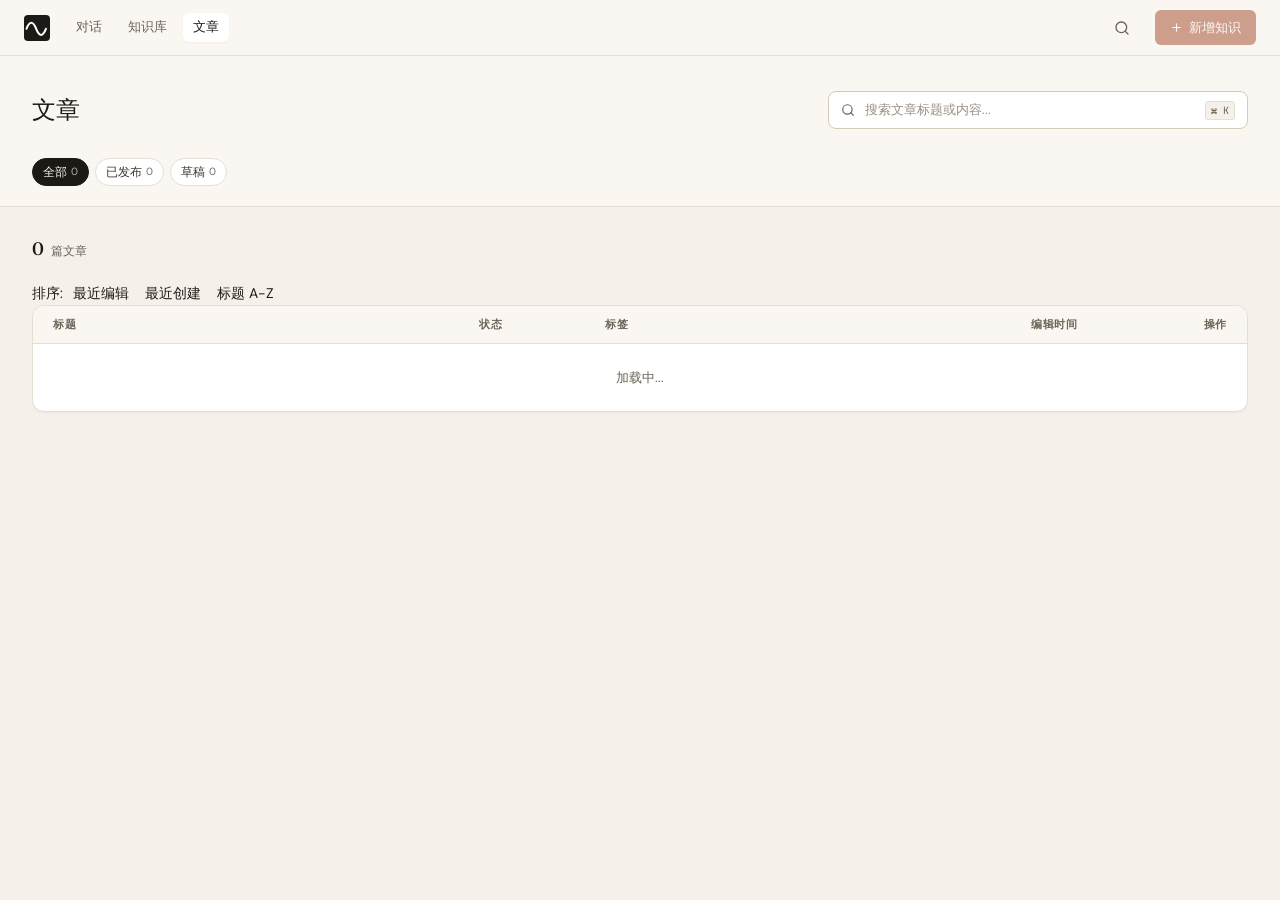
==== web/articles.html @ d958b6ea "chore: snapshot current harness state before fixes" ====
<!DOCTYPE html>
<html lang="zh-CN">
<head>
  <meta charset="UTF-8">
  <meta name="viewport" content="width=device-width, initial-scale=1.0">
  <title>文章 · Harness</title>
  <link rel="stylesheet" href="styles.css">
  <style>
    .app { grid-template-columns: 1fr; }
    .sidebar { display: none; }
    .topbar-nav { display: flex; align-items: center; gap: 6px; }
    .topbar-nav .nav-item { padding: 5px 10px; font-size: 12.5px; }
  </style>
</head>
<body>
  <div class="app">
    <main class="main">

      <header class="topbar">
        <a href="index.html" style="display:flex; align-items:center;">
          <svg width="26" height="26" viewBox="0 0 32 32" xmlns="http://www.w3.org/2000/svg">
            <rect width="32" height="32" rx="5" fill="#1C1A17"/>
            <path d="M 3 17 C 7 7, 11 7, 15 17 C 19 27, 23 27, 27 17" stroke="white" stroke-width="2.5" fill="none" stroke-linecap="round" stroke-linejoin="round"/>
          </svg>
        </a>
        <div class="topbar-nav">
          <a class="nav-item" href="index.html">对话</a>
          <a class="nav-item" href="knowledge.html">知识库</a>
          <a class="nav-item active" href="articles.html">文章</a>
        </div>
        <div style="flex:1"></div>
        <button class="icon-btn" title="搜索文章">
          <svg width="16" height="16" viewBox="0 0 24 24" fill="none" stroke="currentColor" stroke-width="2" stroke-linecap="round" stroke-linejoin="round"><circle cx="11" cy="11" r="8"/><line x1="21" y1="21" x2="16.65" y2="16.65"/></svg>
        </button>
        <button class="btn btn-accent" disabled title="暂未开放">
          <svg width="13" height="13" viewBox="0 0 24 24" fill="none" stroke="currentColor" stroke-width="2" stroke-linecap="round" stroke-linejoin="round"><line x1="12" y1="5" x2="12" y2="19"/><line x1="5" y1="12" x2="19" y2="12"/></svg>
          新增知识
        </button>
      </header>

      <div class="knowledge-header">
        <div class="knowledge-title-row">
          <h1 class="knowledge-title">文章</h1>
          <div class="search-box">
            <svg width="14" height="14" viewBox="0 0 24 24" fill="none" stroke="currentColor" stroke-width="2" stroke-linecap="round" stroke-linejoin="round" style="color:var(--muted);"><circle cx="11" cy="11" r="8"/><line x1="21" y1="21" x2="16.65" y2="16.65"/></svg>
            <input type="text" placeholder="搜索文章标题或内容..." />
            <kbd>⌘ K</kbd>
          </div>
        </div>

        <div class="tag-row">
          <button class="tag active" data-status="all">全部 <span class="count" id="cntAll">0</span></button>
          <button class="tag" data-status="published">已发布 <span class="count" id="cntPublished">0</span></button>
          <button class="tag" data-status="draft">草稿 <span class="count" id="cntDraft">0</span></button>
        </div>
      </div>

      <div class="knowledge-body">

        <div class="knowledge-stats" id="artStats">
          <div class="stat"><strong>0</strong> 篇文章</div>
        </div>

        <div class="sort-row">
          <span>排序:</span>
          <button class="sort-btn active" onclick="setSort('updated')">最近编辑</button>
          <button class="sort-btn" onclick="setSort('created')">最近创建</button>
          <button class="sort-btn" onclick="setSort('title')">标题 A-Z</button>
        </div>

        <div class="article-list-wrap" id="articleList">
          <div class="article-list-row head">
            <div>标题</div>
            <div>状态</div>
            <div>标签</div>
            <div>编辑时间</div>
            <div style="text-align:right;">操作</div>
          </div>
          <div class="muted" style="padding:24px;text-align:center;font-size:13px;">加载中...</div>
        </div>

      </div>
    </main>
  </div>

  <script>
  const API = '';
  let currentSort = 'updated';
  let currentStatus = 'all';
  let allArticles = [];

  async function apiFetch(path, opts = {}) {
    const res = await fetch(API + path, {
      headers: { 'Content-Type': 'application/json', ...opts.headers },
      ...opts,
    });
    const data = await res.json();
    if (data.code !== 0) throw new Error(data.message);
    return data.data;
  }

  function _esc(s) { const d = document.createElement('div'); d.textContent = s; return d.innerHTML; }
  function _timeAgo(iso) {
    const d = new Date(iso);
    const diff = Date.now() - d.getTime();
    if (diff < 60000) return '刚刚';
    if (diff < 3600000) return `${Math.floor(diff/60000)} 分钟前`;
    if (diff < 86400000) return `${Math.floor(diff/3600000)} 小时前`;
    return d.toLocaleDateString('zh-CN');
  }

  function _statusBadge(status) {
    const map = {
      'published': '<span class="status-badge published"><span class="dot"></span>已发布</span>',
      'draft': '<span class="status-badge draft"><span class="dot"></span>草稿</span>',
    };
    return map[status] || `<span class="status-badge ${status}">${_esc(status)}</span>`;
  }

  function renderList() {
    const filtered = currentStatus === 'all'
      ? allArticles
      : allArticles.filter(a => a.status === currentStatus);

    const container = document.getElementById('articleList');
    if (!filtered.length) {
      container.innerHTML = `<div class="article-list-row head"><div>标题</div><div>状态</div><div>标签</div><div>编辑时间</div><div style="text-align:right;">操作</div></div>
        <div class="muted" style="padding:24px;text-align:center;font-size:13px;">还没有文章</div>`;
      return;
    }

    let html = `<div class="article-list-row head"><div>标题</div><div>状态</div><div>标签</div><div>编辑时间</div><div style="text-align:right;">操作</div></div>`;
    for (const a of filtered) {
      const tags = (a.tags || []).map(t => `<span class="tag">${_esc(t)}</span>`).join(' ');
      html += `
        <div class="article-list-row-wrap">
          <a class="article-list-row" href="editor.html?id=${a.article_id}">
            <div class="article-list-title">
              <svg class="doc-icon" viewBox="0 0 24 24" fill="none" stroke="currentColor" stroke-width="1.7" stroke-linecap="round" stroke-linejoin="round"><path d="M14 2H6a2 2 0 0 0-2 2v16a2 2 0 0 0 2 2h12a2 2 0 0 0 2-2V8z"/><polyline points="14 2 14 8 20 8"/></svg>
              <span class="title">${_esc(a.title)}</span>
            </div>
            <div>${_statusBadge(a.status)}</div>
            <div>${tags || '<span class="muted" style="font-size:11px">—</span>'}</div>
            <div class="meta">${_timeAgo(a.updated_at)}</div>
            <div style="text-align:right;">
              <button class="row-delete-btn" onclick="event.preventDefault(); event.stopPropagation(); deleteArticle('${a.article_id}', '${_esc(a.title).replace(/'/g, "\\'")}')" title="删除文章">
                <svg width="14" height="14" viewBox="0 0 24 24" fill="none" stroke="currentColor" stroke-width="2" stroke-linecap="round" stroke-linejoin="round"><polyline points="3 6 5 6 21 6"/><path d="M19 6l-1 14a2 2 0 0 1-2 2H8a2 2 0 0 1-2-2L5 6"/><path d="M10 11v6M14 11v6"/><path d="M9 6V4a1 1 0 0 1 1-1h4a1 1 0 0 1 1 1v2"/></svg>
              </button>
            </div>
          </a>
        </div>`;
    }
    container.innerHTML = html;
  }

  async function loadArticles() {
    try {
      const params = new URLSearchParams({ sort: currentSort, limit: '50' });
      const data = await apiFetch(`/api/articles?${params}`);
      allArticles = data.items || [];

      // 更新计数
      const cntAll = allArticles.length;
      const cntPub = allArticles.filter(a => a.status === 'published').length;
      const cntDraft = allArticles.filter(a => a.status === 'draft').length;
      document.getElementById('cntAll').textContent = cntAll;
      document.getElementById('cntPublished').textContent = cntPub;
      document.getElementById('cntDraft').textContent = cntDraft;

      // 更新顶部统计
      document.getElementById('artStats').innerHTML = `
        <div class="stat"><strong>${cntAll}</strong> 篇文章</div>
        <div class="stat"><strong>${cntPub}</strong> 已发布</div>
        <div class="stat"><strong>${cntDraft}</strong> 草稿</div>`;

      renderList();
    } catch (e) { console.error('loadArticles error:', e); }
  }

  function setSort(sort) {
    currentSort = sort;
    document.querySelectorAll('.sort-btn').forEach(b => b.classList.remove('active'));
    event.target.classList.add('active');
    loadArticles();
  }

  function setStatusFilter(status, btn) {
    currentStatus = status;
    document.querySelectorAll('.tag-row .tag').forEach(b => b.classList.remove('active'));
    btn.classList.add('active');
    renderList();
  }

  // ========== Delete Article ==========
  async function deleteArticle(articleId, title) {
    const confirmed = await showConfirm({
      title: '删除文章',
      desc: `确定要删除文章「${title}」吗？此操作无法撤销。`,
      type: 'danger',
      confirmText: '删除',
    });
    if (!confirmed) return;

    try {
      await apiFetch(`/api/articles/${articleId}`, { method: 'DELETE' });
      // 重新加载
      await loadArticles();
    } catch (e) {
      console.error('deleteArticle error:', e);
      showAlert({ title: '删除失败', desc: e.message, type: 'warning' });
    }
  }

  // 绑定 filter 按钮
  document.querySelectorAll('.tag-row .tag').forEach(btn => {
    btn.addEventListener('click', () => setStatusFilter(btn.dataset.status, btn));
  });

  document.addEventListener('DOMContentLoaded', loadArticles);
  </script>
  <script src="modal.js"></script>
</body>
</html>
---- web/styles.css ----
/* ============================================================
   Harness - 个人 AI 知识助手
   Design language: "Warm Editorial / 书房"
   ============================================================ */

@import url('https://fonts.googleapis.com/css2?family=Fraunces:opsz,wght@9..144,400;9..144,500;9..144,600;9..144,700&family=DM+Sans:opsz,wght@9..40,400;9..40,500;9..40,600;9..40,700&family=JetBrains+Mono:wght@400;500;600&display=swap');

/* ---------- Design Tokens ---------- */
:root {
  /* Color */
  --bg: #F5F1EA;
  --bg-paper: #FAF7F2;
  --surface: #FFFFFF;
  --surface-2: #FBF8F3;
  --ink: #1C1A17;
  --ink-2: #3A352D;
  --muted: #6B6357;
  --muted-2: #9A9080;
  --border: #E5DFD3;
  --border-2: #D5CCB8;
  --accent: #9A3412;
  --accent-soft: #FED7AA;
  --accent-fg: #FFFFFF;
  --success: #166534;
  --success-soft: #DCFCE7;
  --warning: #A16207;
  --warning-soft: #FEF3C7;
  --danger: #991B1B;
  --danger-soft: #FEE2E2;
  --info: #0E7490;
  --info-soft: #CFFAFE;

  /* Typography */
  --font-display: 'Fraunces', 'Source Serif Pro', Georgia, serif;
  --font-body: 'DM Sans', -apple-system, BlinkMacSystemFont, 'Segoe UI', sans-serif;
  --font-mono: 'JetBrains Mono', 'SF Mono', Menlo, Consolas, monospace;

  /* Sizing */
  --sidebar-w: 296px;
  --topbar-h: 56px;
  --radius: 8px;
  --radius-sm: 6px;
  --radius-lg: 12px;

  /* Shadows */
  --shadow-xs: 0 1px 2px rgba(28, 26, 23, 0.04);
  --shadow-sm: 0 1px 3px rgba(28, 26, 23, 0.06), 0 1px 2px rgba(28, 26, 23, 0.04);
  --shadow-md: 0 4px 12px rgba(28, 26, 23, 0.08);
  --shadow-lg: 0 12px 28px rgba(28, 26, 23, 0.12);
}

/* ---------- Reset ---------- */
*, *::before, *::after { box-sizing: border-box; }
html, body { margin: 0; padding: 0; }
button { font: inherit; color: inherit; cursor: pointer; border: none; background: none; }
input, textarea, select { font: inherit; color: inherit; }
a { color: inherit; text-decoration: none; }
ul, ol { margin: 0; padding: 0; list-style: none; }
img, svg { display: block; max-width: 100%; }

/* ---------- Base ---------- */
body {
  font-family: var(--font-body);
  font-size: 14px;
  line-height: 1.5;
  color: var(--ink);
  background: var(--bg);
  background-image:
    radial-gradient(at 30% 10%, rgba(154, 52, 18, 0.04) 0px, transparent 50%),
    radial-gradient(at 80% 90%, rgba(20, 83, 45, 0.03) 0px, transparent 50%);
  min-height: 100vh;
  -webkit-font-smoothing: antialiased;
  -moz-osx-font-smoothing: grayscale;
  font-feature-settings: 'cv11', 'ss01';
}

::selection { background: var(--accent-soft); color: var(--ink); }

.serif { font-family: var(--font-display); font-feature-settings: 'ss01', 'ss02'; }
.mono  { font-family: var(--font-mono); }

/* ---------- Layout ---------- */
.app {
  display: grid;
  grid-template-columns: var(--sidebar-w) 1fr;
  height: 100vh;
  overflow: hidden;
}

.sidebar {
  background: var(--bg-paper);
  border-right: 1px solid var(--border);
  display: flex;
  flex-direction: column;
  overflow: hidden;
}

.sidebar-header {
  padding: 16px 16px 12px;
  border-bottom: 1px solid var(--border);
}

.brand {
  display: flex;
  align-items: center;
  gap: 10px;
  margin-bottom: 12px;
}

.brand-mark {
  width: 28px; height: 28px;
  border-radius: 6px;
  background: var(--ink);
  color: var(--bg);
  display: grid; place-items: center;
  font-family: var(--font-display);
  font-weight: 600;
  font-size: 15px;
  letter-spacing: -0.02em;
}

.brand-text {
  font-family: var(--font-display);
  font-weight: 500;
  font-size: 17px;
  letter-spacing: -0.02em;
  color: var(--ink);
}

.brand-sub {
  font-size: 11px;
  color: var(--muted);
  margin-top: -1px;
  letter-spacing: 0.02em;
  text-transform: uppercase;
  font-weight: 500;
}

.btn-new-chat {
  width: 100%;
  padding: 9px 12px;
  border: 1px solid var(--border-2);
  background: var(--surface);
  border-radius: var(--radius);
  display: flex; align-items: center; gap: 8px;
  font-weight: 500;
  font-size: 13px;
  color: var(--ink);
  transition: all 0.15s ease;
  box-shadow: var(--shadow-xs);
}
.btn-new-chat:hover {
  background: var(--bg-paper);
  border-color: var(--ink);
  transform: translateY(-1px);
  box-shadow: var(--shadow-sm);
}

.nav {
  display: flex;
  padding: 8px;
  gap: 2px;
  border-bottom: 1px solid var(--border);
  background: var(--bg);
}
.nav-item {
  flex: 1;
  padding: 6px 8px;
  border-radius: var(--radius-sm);
  font-size: 12px;
  font-weight: 500;
  color: var(--muted);
  text-align: center;
  display: flex; align-items: center; justify-content: center; gap: 4px;
  transition: all 0.15s ease;
  white-space: nowrap;
}
.nav-item:hover { background: var(--bg-paper); color: var(--ink-2); }
.nav-item.active { background: var(--surface); color: var(--ink); box-shadow: var(--shadow-xs); }

.session-list {
  flex: 1;
  overflow-y: auto;
  padding: 8px;
}

.session-group-title {
  font-size: 11px;
  font-weight: 600;
  color: var(--muted);
  text-transform: uppercase;
  letter-spacing: 0.06em;
  padding: 12px 8px 6px;
}

.session-item {
  display: flex; align-items: center; gap: 8px;
  padding: 8px 10px;
  border-radius: var(--radius-sm);
  font-size: 13px;
  color: var(--ink-2);
  cursor: pointer;
  position: relative;
  transition: background 0.12s ease;
}
.session-item:hover { background: rgba(0,0,0,0.03); }
.session-item.active { background: var(--surface); box-shadow: var(--shadow-xs); color: var(--ink); }
.session-item.active::before {
  content: ''; position: absolute; left: -8px; top: 50%; transform: translateY(-50%);
  width: 3px; height: 18px; background: var(--accent); border-radius: 2px;
}
.session-item .icon { color: var(--muted-2); flex-shrink: 0; }
.session-item .title { flex: 1; overflow: hidden; text-overflow: ellipsis; white-space: nowrap; }
.session-item .time { font-size: 11px; color: var(--muted-2); flex-shrink: 0; }
.session-delete-btn {
  display: none;
  align-items: center; justify-content: center;
  width: 20px; height: 20px;
  border: none; background: transparent;
  color: var(--muted-2); cursor: pointer;
  border-radius: var(--radius-sm);
  flex-shrink: 0;
  transition: all 0.15s;
}
.session-delete-btn:hover { background: rgba(220, 38, 38, 0.1); color: #dc2626; }
.session-item:hover .session-delete-btn { display: flex; }
.session-item:hover .time { display: none; }

/* Sidebar footer */
.sidebar-footer {
  padding: 12px;
  border-top: 1px solid var(--border);
  display: flex; align-items: center; gap: 10px;
}
.avatar {
  width: 32px; height: 32px;
  border-radius: 50%;
  background: linear-gradient(135deg, #C2410C 0%, #1E40AF 100%);
  display: grid; place-items: center;
  color: white; font-weight: 600; font-size: 13px;
}
.user-meta { flex: 1; }
.user-name { font-size: 13px; font-weight: 500; color: var(--ink); }
.user-email { font-size: 11px; color: var(--muted); }

/* ---------- Main ---------- */
.main {
  display: flex; flex-direction: column;
  overflow: hidden;
  background: var(--bg);
}

.topbar {
  height: var(--topbar-h);
  border-bottom: 1px solid var(--border);
  background: var(--bg-paper);
  display: flex; align-items: center;
  padding: 0 24px;
  gap: 16px;
  flex-shrink: 0;
}

.topbar-title {
  font-family: var(--font-display);
  font-size: 16px;
  font-weight: 500;
  letter-spacing: -0.01em;
  color: var(--ink);
  flex: 1;
  overflow: hidden; text-overflow: ellipsis; white-space: nowrap;
}

.context-meter {
  display: flex; align-items: center; gap: 8px;
  font-size: 12px;
  color: var(--muted);
  padding: 4px 10px;
  border-radius: 999px;
  background: var(--surface);
  border: 1px solid var(--border);
  font-variant-numeric: tabular-nums;
}
.context-meter .dot { width: 6px; height: 6px; border-radius: 50%; background: var(--success); }
.context-meter.warning .dot { background: var(--warning); }
.context-meter.danger .dot { background: var(--danger); }

.icon-btn {
  width: 34px; height: 34px;
  border-radius: var(--radius-sm);
  display: grid; place-items: center;
  color: var(--muted);
  transition: all 0.12s ease;
}
.icon-btn:hover { background: var(--surface); color: var(--ink); border-color: var(--border-2); box-shadow: var(--shadow-xs); }

/* Warning bar */
.warnbar {
  padding: 8px 24px;
  font-size: 12.5px;
  display: flex; align-items: center; gap: 10px;
  border-bottom: 1px solid;
  font-weight: 500;
  flex-shrink: 0;
}
.warnbar.yellow { background: var(--warning-soft); color: #78350F; border-color: #FCD34D; }
.warnbar.orange { background: #FFEDD5; color: #7C2D12; border-color: #FB923C; }
.warnbar .action { margin-left: auto; padding: 3px 10px; border-radius: 4px; background: rgba(0,0,0,0.08); font-size: 11.5px; }

/* Chat area */
.chat-area {
  flex: 1;
  overflow-y: auto;
  padding: 32px 24px 16px;
}

.chat-inner {
  max-width: 768px;
  margin: 0 auto;
}

.message {
  display: flex;
  gap: 14px;
  margin-bottom: 24px;
  animation: msgIn 0.4s cubic-bezier(0.16, 1, 0.3, 1);
}
@keyframes msgIn { from { opacity: 0; transform: translateY(8px); } to { opacity: 1; transform: translateY(0); } }

.msg-avatar {
  width: 30px; height: 30px;
  border-radius: 50%;
  flex-shrink: 0;
  display: grid; place-items: center;
  font-weight: 600;
  font-size: 12px;
  color: white;
  font-family: var(--font-display);
}
.msg-avatar.user { background: linear-gradient(135deg, #1F2937, #111827); }
.msg-avatar.assistant { background: linear-gradient(135deg, #9A3412, #7C2D12); }
.msg-avatar.system { background: var(--muted-2); }

.msg-body { flex: 1; min-width: 0; }
.msg-head { display: flex; align-items: baseline; gap: 8px; margin-bottom: 4px; }
.msg-author { font-weight: 600; font-size: 13px; color: var(--ink); }
.msg-time { font-size: 11.5px; color: var(--muted-2); font-variant-numeric: tabular-nums; }
.msg-content { color: var(--ink-2); font-size: 14.5px; line-height: 1.65; }
.msg-content p { margin: 0 0 10px; }
.msg-content p:last-child { margin-bottom: 0; }
.msg-content code {
  font-family: var(--font-mono); font-size: 0.86em;
  background: var(--bg-paper); padding: 2px 6px; border-radius: 4px;
  border: 1px solid var(--border);
  color: var(--ink);
}
.msg-content pre {
  background: var(--ink);
  color: #E5DFD3;
  padding: 14px 16px;
  border-radius: var(--radius);
  overflow-x: auto;
  font-size: 12.5px;
  line-height: 1.55;
  margin: 10px 0;
}
.msg-content pre code { background: none; border: none; color: inherit; padding: 0; }

.user-msg .msg-content {
  background: var(--surface);
  padding: 10px 14px;
  border-radius: var(--radius);
  border: 1px solid var(--border);
  display: inline-block;
  max-width: 90%;
}

.articles-card {
  background: var(--surface);
  border: 1px solid var(--border);
  border-radius: var(--radius-lg);
  padding: 14px 16px;
  margin-top: 12px;
  box-shadow: var(--shadow-xs);
}
.articles-title {
  font-size: 11px; font-weight: 600; color: var(--muted);
  text-transform: uppercase; letter-spacing: 0.08em;
  margin-bottom: 8px;
  display: flex; align-items: center; gap: 6px;
}
.articles-list { display: flex; flex-direction: column; gap: 6px; }
.article-link {
  display: flex; align-items: flex-start; gap: 8px;
  padding: 8px 10px;
  border-radius: var(--radius-sm);
  background: var(--bg-paper);
  transition: all 0.12s ease;
  cursor: pointer;
}
.article-link:hover { background: var(--accent-soft); transform: translateX(2px); }
.article-link .num { font-family: var(--font-mono); font-size: 11px; color: var(--muted); padding-top: 1px; }
.article-link .body { flex: 1; min-width: 0; }
.article-link .atitle { font-size: 13px; font-weight: 500; color: var(--ink); margin-bottom: 2px; line-height: 1.35; }
.article-link .asnip { font-size: 12px; color: var(--muted); line-height: 1.45; }

.msg-actions { display: flex; gap: 4px; margin-top: 8px; opacity: 0.6; transition: opacity 0.15s; }
.message:hover .msg-actions { opacity: 1; }
.action-btn {
  padding: 3px 8px;
  border-radius: 4px;
  font-size: 11.5px;
  color: var(--muted);
  display: flex; align-items: center; gap: 4px;
  border: 1px solid transparent;
}
.action-btn:hover { background: var(--bg-paper); color: var(--ink); border-color: var(--border); }

/* System message */
.system-msg {
  text-align: center;
  margin: 24px auto;
  max-width: 600px;
  font-size: 12px;
  color: var(--muted);
  position: relative;
}
.system-msg::before, .system-msg::after {
  content: ''; position: absolute; top: 50%; width: 30%; height: 1px; background: var(--border);
}
.system-msg::before { left: 0; }
.system-msg::after { right: 0; }

/* Input area */
.input-area {
  padding: 16px 24px 24px;
  flex-shrink: 0;
}
.input-inner {
  max-width: 768px;
  margin: 0 auto;
}
.input-box {
  background: var(--surface);
  border: 1px solid var(--border-2);
  border-radius: var(--radius-lg);
  padding: 12px 14px;
  box-shadow: var(--shadow-sm);
  transition: all 0.15s ease;
}
.input-box:focus-within { border-color: var(--ink); box-shadow: var(--shadow-md); }
.input-box textarea {
  width: 100%;
  min-height: 24px;
  max-height: 200px;
  border: none; outline: none;
  resize: none;
  font-size: 14px;
  line-height: 1.5;
  background: transparent;
}
.input-box textarea::placeholder { color: var(--muted-2); }
.input-toolbar {
  display: flex; align-items: center; gap: 6px;
  margin-top: 8px;
}
.input-toolbar .left { display: flex; gap: 2px; }
.input-toolbar .right { margin-left: auto; display: flex; align-items: center; gap: 8px; }
.token-info { font-size: 11.5px; color: var(--muted); font-variant-numeric: tabular-nums; }

.btn {
  padding: 7px 14px;
  border-radius: var(--radius-sm);
  font-size: 13px;
  font-weight: 500;
  display: inline-flex; align-items: center; gap: 6px;
  transition: all 0.12s ease;
  border: 1px solid transparent;
}
.btn-primary { background: var(--ink); color: var(--bg); }
.btn-primary:hover { background: #000; }
.btn-accent { background: var(--accent); color: white; }
.btn-accent:hover { background: #7C2D12; }
.btn-secondary { background: var(--surface); color: var(--ink); border-color: var(--border-2); }
.btn-secondary:hover { background: var(--bg-paper); border-color: var(--ink); }
.btn-ghost { color: var(--muted); padding: 6px 10px; }
.btn-ghost:hover { background: var(--bg-paper); color: var(--ink); }
.btn:disabled, .btn[disabled] {
  opacity: 0.45;
  cursor: not-allowed;
  pointer-events: none;
}

.input-hint {
  text-align: center;
  font-size: 11px;
  color: var(--muted-2);
  margin-top: 8px;
}
.input-hint kbd {
  font-family: var(--font-mono);
  font-size: 10.5px;
  padding: 1px 5px;
  background: var(--bg-paper);
  border: 1px solid var(--border);
  border-radius: 3px;
  color: var(--muted);
}

/* ---------- Typing indicator ---------- */
.typing { display: flex; gap: 4px; align-items: center; padding: 4px 0; }
.typing span {
  width: 6px; height: 6px; border-radius: 50%; background: var(--muted-2);
  animation: bounce 1.4s infinite ease-in-out;
}
.typing span:nth-child(2) { animation-delay: 0.15s; }
.typing span:nth-child(3) { animation-delay: 0.3s; }
@keyframes bounce { 0%, 60%, 100% { transform: translateY(0); opacity: 0.4; } 30% { transform: translateY(-4px); opacity: 1; } }

/* ---------- Empty state ---------- */
.empty-state {
  display: flex; flex-direction: column; align-items: center; justify-content: center;
  height: 100%;
  text-align: center;
  padding: 40px 20px;
  animation: fadeIn 0.5s ease;
}
@keyframes fadeIn { from { opacity: 0; } to { opacity: 1; } }
.empty-mark {
  font-family: var(--font-display);
  font-size: 56px;
  font-weight: 500;
  color: var(--ink);
  letter-spacing: -0.04em;
  line-height: 1;
  margin-bottom: 16px;
}
.empty-mark .accent { color: var(--accent); font-style: italic; }
.empty-tagline {
  font-family: var(--font-display);
  font-size: 18px;
  color: var(--ink-2);
  font-weight: 400;
  margin-bottom: 8px;
  letter-spacing: -0.01em;
}
.empty-desc {
  font-size: 13px;
  color: var(--muted);
  max-width: 420px;
  line-height: 1.6;
  margin-bottom: 28px;
}
.quick-grid {
  display: grid;
  grid-template-columns: 1fr 1fr;
  gap: 8px;
  max-width: 480px;
  width: 100%;
}
.quick-card {
  text-align: left;
  padding: 12px 14px;
  background: var(--surface);
  border: 1px solid var(--border);
  border-radius: var(--radius);
  transition: all 0.15s ease;
  cursor: pointer;
}
.quick-card:hover {
  border-color: var(--ink);
  transform: translateY(-2px);
  box-shadow: var(--shadow-sm);
}
.quick-card .qtitle {
  font-size: 12.5px;
  font-weight: 500;
  color: var(--ink);
  margin-bottom: 2px;
  display: flex; align-items: center; gap: 6px;
}
.quick-card .qdesc { font-size: 11.5px; color: var(--muted); line-height: 1.4; }

/* ---------- Editor page ---------- */
.editor-layout {
  display: grid;
  grid-template-columns: 1fr 1fr;
  height: 100vh;
  background: var(--bg);
}
.editor-pane, .preview-pane {
  display: flex; flex-direction: column;
  overflow: hidden;
}
.editor-pane { border-right: 1px solid var(--border); }

.pane-header {
  padding: 12px 20px;
  border-bottom: 1px solid var(--border);
  display: flex; align-items: center; gap: 12px;
  background: var(--bg-paper);
  flex-shrink: 0;
}
.pane-title {
  font-family: var(--font-display);
  font-size: 15px;
  font-weight: 500;
  color: var(--ink);
  flex: 1;
}
.pane-tabs { display: flex; gap: 2px; padding: 2px; background: var(--bg); border-radius: var(--radius-sm); border: 1px solid var(--border); }
.pane-tab {
  padding: 4px 10px;
  font-size: 12px;
  border-radius: 4px;
  color: var(--muted);
  font-weight: 500;
}
.pane-tab.active { background: var(--surface); color: var(--ink); box-shadow: var(--shadow-xs); }

.editor-toolbar {
  padding: 6px 20px;
  border-bottom: 1px solid var(--border);
  display: flex; gap: 2px;
  flex-shrink: 0;
  background: var(--bg);
}
.tool-btn {
  padding: 4px 8px;
  border-radius: 4px;
  font-family: var(--font-mono);
  font-size: 12px;
  color: var(--muted);
  font-weight: 500;
}
.tool-btn:hover { background: var(--bg-paper); color: var(--ink); }

.editor-body {
  flex: 1;
  overflow-y: auto;
  padding: 32px 40px;
}
.editor-body textarea {
  width: 100%;
  height: 100%;
  border: none; outline: none;
  background: transparent;
  font-family: var(--font-mono);
  font-size: 13.5px;
  line-height: 1.7;
  color: var(--ink);
  resize: none;
}

.preview-body {
  flex: 1;
  overflow-y: auto;
  padding: 32px 40px;
  max-width: 100%;
}
.preview-body h1 {
  font-family: var(--font-display);
  font-size: 32px;
  font-weight: 500;
  letter-spacing: -0.02em;
  margin: 0 0 12px;
  color: var(--ink);
}
.preview-body h2 {
  font-family: var(--font-display);
  font-size: 22px;
  font-weight: 500;
  letter-spacing: -0.01em;
  margin: 28px 0 10px;
  color: var(--ink);
}
.preview-body h3 { font-size: 16px; font-weight: 600; margin: 20px 0 8px; }
.preview-body p { margin: 0 0 14px; line-height: 1.7; color: var(--ink-2); font-size: 15px; }
.preview-body p:first-of-type::first-letter {
  font-family: var(--font-display);
  font-size: 48px;
  float: left;
  line-height: 0.9;
  margin: 6px 6px 0 0;
  color: var(--accent);
  font-weight: 500;
}
.preview-body ul, .preview-body ol { padding-left: 22px; margin: 0 0 14px; color: var(--ink-2); }
.preview-body li { margin-bottom: 6px; line-height: 1.6; }
.preview-body code {
  font-family: var(--font-mono); font-size: 0.88em;
  background: var(--bg-paper); padding: 2px 6px; border-radius: 4px;
  border: 1px solid var(--border);
}
.preview-body pre {
  background: var(--ink);
  color: #E5DFD3;
  padding: 16px 18px;
  border-radius: var(--radius);
  overflow-x: auto;
  font-size: 12.5px;
  line-height: 1.6;
  margin: 14px 0;
}
.preview-body blockquote {
  margin: 16px 0;
  padding: 4px 16px;
  border-left: 3px solid var(--accent);
  color: var(--muted);
  font-style: italic;
  font-family: var(--font-display);
}
.preview-body a { color: var(--accent); border-bottom: 1px solid currentColor; }

.highlight { background: linear-gradient(transparent 60%, #FED7AA 60%); padding: 0 2px; }

/* AI edit popup */
.ai-popup {
  position: absolute;
  background: var(--ink);
  color: var(--bg);
  padding: 8px 10px;
  border-radius: var(--radius);
  font-size: 12px;
  display: flex; align-items: center; gap: 6px;
  box-shadow: var(--shadow-lg);
  cursor: pointer;
  animation: popIn 0.2s cubic-bezier(0.34, 1.56, 0.64, 1);
}
@keyframes popIn { from { opacity: 0; transform: scale(0.85) translateY(4px); } to { opacity: 1; transform: scale(1) translateY(0); } }
.ai-popup .kbd { font-family: var(--font-mono); font-size: 10px; opacity: 0.6; padding-left: 4px; }

.ai-suggestion {
  position: absolute;
  background: var(--surface);
  border: 1px solid var(--border-2);
  border-radius: var(--radius-lg);
  padding: 14px 16px;
  width: 340px;
  box-shadow: var(--shadow-lg);
  animation: popIn 0.25s cubic-bezier(0.34, 1.56, 0.64, 1);
  z-index: 10;
}
.ai-suggestion .head { display: flex; align-items: center; gap: 8px; margin-bottom: 8px; }
.ai-suggestion .badge { background: var(--accent); color: white; padding: 2px 6px; border-radius: 3px; font-size: 10px; font-weight: 600; letter-spacing: 0.04em; }
.ai-suggestion .label { font-size: 12px; font-weight: 500; color: var(--ink); }
.ai-suggestion .body { font-size: 12.5px; color: var(--ink-2); line-height: 1.5; margin-bottom: 10px; }
.ai-suggestion .actions { display: flex; gap: 6px; }
.ai-suggestion .actions .btn { padding: 4px 10px; font-size: 12px; }

/* Editor status bar */
.editor-status {
  padding: 6px 20px;
  border-top: 1px solid var(--border);
  display: flex; align-items: center; gap: 16px;
  font-size: 11.5px;
  color: var(--muted);
  font-variant-numeric: tabular-nums;
  background: var(--bg-paper);
  flex-shrink: 0;
}
.editor-status .dot {
  width: 6px; height: 6px; border-radius: 50%;
  background: var(--success); display: inline-block; margin-right: 4px;
}

/* ---------- Knowledge page ---------- */
.knowledge-layout {
  display: flex; flex-direction: column;
  height: 100vh;
  background: var(--bg);
}
.knowledge-header {
  padding: 20px 32px;
  border-bottom: 1px solid var(--border);
  background: var(--bg-paper);
}
.knowledge-title-row {
  display: flex; align-items: center; gap: 16px;
  margin-bottom: 14px;
}
.knowledge-title {
  font-family: var(--font-display);
  font-size: 24px;
  font-weight: 500;
  letter-spacing: -0.02em;
  color: var(--ink);
  flex: 1;
}
.search-box {
  flex: 1;
  max-width: 420px;
  display: flex; align-items: center; gap: 8px;
  background: var(--surface);
  border: 1px solid var(--border-2);
  border-radius: var(--radius);
  padding: 7px 12px;
  transition: all 0.15s;
}
.search-box:focus-within { border-color: var(--ink); box-shadow: var(--shadow-sm); }
.search-box input { flex: 1; border: none; outline: none; background: transparent; font-size: 13px; }
.search-box input::placeholder { color: var(--muted-2); }
.search-box kbd {
  font-family: var(--font-mono); font-size: 10px; padding: 1px 5px;
  background: var(--bg); border: 1px solid var(--border); border-radius: 3px;
  color: var(--muted);
}

.tag-row { display: flex; gap: 6px; flex-wrap: wrap; align-items: center; }
.tag {
  padding: 4px 10px;
  font-size: 12px;
  border-radius: 999px;
  background: var(--surface);
  border: 1px solid var(--border);
  color: var(--ink-2);
  cursor: pointer;
  transition: all 0.12s;
  display: inline-flex; align-items: center; gap: 4px;
}
.tag:hover { border-color: var(--ink); }
.tag.active { background: var(--ink); color: var(--bg); border-color: var(--ink); }
.tag .count { font-size: 10.5px; opacity: 0.7; font-variant-numeric: tabular-nums; }

.knowledge-body {
  flex: 1;
  overflow-y: auto;
  padding: 28px 32px;
}
.knowledge-stats {
  display: flex; gap: 24px;
  margin-bottom: 20px;
  font-size: 12px;
  color: var(--muted);
}
.knowledge-stats .stat strong { font-family: var(--font-display); font-size: 18px; color: var(--ink); margin-right: 4px; font-weight: 500; font-variant-numeric: tabular-nums; }

.article-grid {
  display: grid;
  grid-template-columns: repeat(auto-fill, minmax(320px, 1fr));
  gap: 14px;
}
.article-card {
  background: var(--surface);
  border: 1px solid var(--border);
  border-radius: var(--radius-lg);
  padding: 16px 18px;
  transition: all 0.15s ease;
  cursor: pointer;
  display: flex; flex-direction: column;
  gap: 8px;
}
.article-card:hover {
  border-color: var(--ink);
  transform: translateY(-2px);
  box-shadow: var(--shadow-md);
}
.article-card-head { display: flex; align-items: flex-start; gap: 8px; }
.article-card-source {
  font-family: var(--font-mono);
  font-size: 10px;
  font-weight: 600;
  color: var(--muted);
  background: var(--bg-paper);
  padding: 2px 6px;
  border-radius: 3px;
  text-transform: uppercase;
  letter-spacing: 0.05em;
  flex-shrink: 0;
  margin-top: 2px;
}
.article-card-title {
  font-family: var(--font-display);
  font-size: 17px;
  font-weight: 500;
  color: var(--ink);
  line-height: 1.3;
  letter-spacing: -0.01em;
  margin: 0;
}
.article-card-preview {
  font-size: 13px;
  color: var(--muted);
  line-height: 1.55;
  display: -webkit-box;
  -webkit-line-clamp: 2;
  -webkit-box-orient: vertical;
  overflow: hidden;
  margin: 0;
}
.article-card-foot {
  display: flex; align-items: center; gap: 8px;
  margin-top: auto;
  padding-top: 8px;
  border-top: 1px solid var(--border);
  font-size: 11.5px;
  color: var(--muted-2);
}
.article-card-foot .tags-mini { display: flex; gap: 4px; flex: 1; }
.article-card-foot .tag-mini {
  font-size: 10.5px; padding: 1px 6px;
  background: var(--bg); border-radius: 3px; color: var(--muted);
  font-family: var(--font-mono);
}
.article-card-foot .date { font-variant-numeric: tabular-nums; }

/* ---------- Scrollbars ---------- */
::-webkit-scrollbar { width: 8px; height: 8px; }
::-webkit-scrollbar-track { background: transparent; }
::-webkit-scrollbar-thumb { background: var(--border-2); border-radius: 4px; }
::-webkit-scrollbar-thumb:hover { background: var(--muted-2); }

/* ---------- Modal ---------- */
.modal-backdrop {
  position: fixed; inset: 0;
  background: rgba(28, 26, 23, 0.5);
  backdrop-filter: blur(4px);
  display: grid; place-items: center;
  z-index: 100;
  animation: fadeIn 0.15s ease;
}
.modal {
  background: var(--surface);
  border-radius: var(--radius-lg);
  width: 480px;
  max-width: 90vw;
  box-shadow: var(--shadow-lg);
  animation: popIn 0.2s cubic-bezier(0.34, 1.56, 0.64, 1);
  overflow: hidden;
}
.modal-head {
  padding: 16px 20px;
  border-bottom: 1px solid var(--border);
  display: flex; align-items: center; gap: 10px;
}
.modal-title { font-family: var(--font-display); font-size: 16px; font-weight: 500; color: var(--ink); flex: 1; }
.modal-body { padding: 20px; font-size: 13.5px; color: var(--ink-2); line-height: 1.6; }
.modal-foot { padding: 12px 20px; border-top: 1px solid var(--border); display: flex; gap: 8px; justify-content: flex-end; background: var(--bg-paper); }

/* Utility */
.muted { color: var(--muted); }
.flex { display: flex; }
.flex-col { display: flex; flex-direction: column; }
.gap-2 { gap: 8px; }
.gap-3 { gap: 12px; }
.items-center { align-items: center; }
.justify-between { justify-content: space-between; }

/* Prototype indicator (only show in prototype) */
.proto-badge {
  position: fixed; bottom: 12px; right: 12px;
  background: var(--ink); color: var(--bg);
  padding: 4px 10px; border-radius: 4px;
  font-size: 10px; font-family: var(--font-mono);
  letter-spacing: 0.05em; text-transform: uppercase;
  z-index: 1000;
  opacity: 0.7;
}

/* ============================================================
   v0.2 新增：AI 编辑 + 文章列表 + Diff + 预览模式
   ============================================================ */

/* ---------- Clickable article links ---------- */
.article-ref {
  color: var(--accent);
  font-weight: 500;
  border-bottom: 1px solid var(--accent-soft);
  padding-bottom: 1px;
  cursor: pointer;
  transition: all 0.12s ease;
}
.article-ref:hover {
  background: var(--accent-soft);
  border-bottom-color: var(--accent);
}

/* ---------- Article list (table) ---------- */
.article-list-wrap {
  background: var(--surface);
  border: 1px solid var(--border);
  border-radius: var(--radius-lg);
  overflow: hidden;
  box-shadow: var(--shadow-xs);
}
.article-list-row {
  display: grid;
  grid-template-columns: 1fr 110px 1fr 130px 50px;
  gap: 16px;
  align-items: center;
  padding: 14px 20px;
  border-bottom: 1px solid var(--border);
  font-size: 13.5px;
  transition: background 0.12s ease;
  cursor: pointer;
}
.article-list-row:last-child { border-bottom: none; }
.article-list-row:hover { background: var(--bg-paper); }
.article-list-row-wrap { display: block; }
.article-list-row-wrap:hover .row-delete-btn { opacity: 1; }

.row-delete-btn {
  width: 30px;
  height: 30px;
  border-radius: 6px;
  display: inline-flex;
  align-items: center;
  justify-content: center;
  color: var(--muted-2);
  background: transparent;
  border: none;
  cursor: pointer;
  transition: all 0.15s ease;
  opacity: 0.4;
}
.row-delete-btn:hover {
  background: #FEE2E2;
  color: #DC2626;
  opacity: 1;
}
.article-list-row.head {
  background: var(--bg-paper);
  font-size: 11px;
  font-weight: 600;
  color: var(--muted);
  text-transform: uppercase;
  letter-spacing: 0.06em;
  cursor: default;
  padding: 10px 20px;
}
.article-list-row.head:hover { background: var(--bg-paper); }
.article-list-title {
  display: flex; align-items: center; gap: 8px;
  min-width: 0;
}
.article-list-title .doc-icon {
  width: 18px; height: 18px;
  color: var(--muted);
  flex-shrink: 0;
}
.article-list-title .title {
  font-family: var(--font-display);
  font-size: 14.5px;
  font-weight: 500;
  color: var(--ink);
  overflow: hidden; text-overflow: ellipsis; white-space: nowrap;
  flex: 1;
}
.article-list-row:hover .title { color: var(--accent); }
.article-list-row .meta {
  font-size: 12px;
  color: var(--muted);
  font-variant-numeric: tabular-nums;
}
.article-list-row .tag {
  font-size: 11px;
  padding: 2px 8px;
  background: var(--bg);
  border-radius: 3px;
  color: var(--muted);
  border: 1px solid var(--border);
  font-family: var(--font-mono);
  letter-spacing: 0.02em;
}
.status-badge {
  display: inline-flex; align-items: center; gap: 4px;
  font-size: 11.5px;
  font-weight: 500;
}
.status-badge .dot { width: 6px; height: 6px; border-radius: 50%; }
.status-badge.draft .dot { background: var(--muted-2); }
.status-badge.published .dot { background: var(--success); }
.status-badge.editing .dot { background: var(--warning); }

/* ---------- Editor: top mode tabs ---------- */
.mode-tabs {
  display: flex;
  background: var(--bg-paper);
  border: 1px solid var(--border);
  border-radius: var(--radius-sm);
  padding: 2px;
  gap: 2px;
}
.mode-tab {
  padding: 4px 14px;
  font-size: 12.5px;
  font-weight: 500;
  color: var(--muted);
  border-radius: 4px;
  transition: all 0.12s;
}
.mode-tab.active {
  background: var(--surface);
  color: var(--ink);
  box-shadow: var(--shadow-xs);
}

/* ---------- Preview mode (full-bleed article) ---------- */
.preview-mode {
  flex: 1;
  overflow-y: auto;
  background: var(--bg-paper);
  position: relative;
}
.preview-mode-inner {
  max-width: 720px;
  margin: 0 auto;
  padding: 60px 40px 120px;
  background: var(--surface);
  min-height: 100%;
  border-left: 1px solid var(--border);
  border-right: 1px solid var(--border);
  box-shadow: 0 0 40px rgba(28, 26, 23, 0.04);
}

/* FAB edit button (floating) */
.fab {
  position: fixed;
  bottom: 32px;
  right: 32px;
  background: var(--ink);
  color: var(--bg);
  padding: 11px 18px;
  border-radius: 999px;
  font-size: 13px;
  font-weight: 500;
  display: inline-flex; align-items: center; gap: 7px;
  box-shadow: var(--shadow-lg);
  cursor: pointer;
  z-index: 50;
  transition: all 0.15s;
}
.fab:hover { background: #000; transform: translateY(-2px); }
.fab .kbd {
  font-family: var(--font-mono); font-size: 10.5px; opacity: 0.6;
  margin-left: 4px; padding-left: 6px; border-left: 1px solid rgba(255,255,255,0.2);
}

/* ---------- Editor body (in edit mode) ---------- */
.editor-canvas {
  flex: 1;
  overflow-y: auto;
  position: relative;
  background: var(--bg);
}
.editor-canvas-inner {
  max-width: 720px;
  margin: 0 auto;
  padding: 40px 48px 200px;
  background: var(--surface);
  min-height: 100%;
  border-left: 1px solid var(--border);
  border-right: 1px solid var(--border);
  font-family: var(--font-mono);
  font-size: 13.5px;
  line-height: 1.75;
  color: var(--ink);
}
.editor-canvas-inner h1 { font-family: var(--font-display); font-size: 28px; font-weight: 500; margin: 24px 0 12px; letter-spacing: -0.02em; }
.editor-canvas-inner h2 { font-family: var(--font-display); font-size: 20px; font-weight: 500; margin: 24px 0 10px; }
.editor-canvas-inner h3 { font-size: 16px; font-weight: 600; margin: 20px 0 8px; }
.editor-canvas-inner p { margin: 0 0 12px; }
.editor-canvas-inner ul, .editor-canvas-inner ol { padding-left: 24px; margin: 0 0 12px; }
.editor-canvas-inner li { margin-bottom: 4px; }
.editor-canvas-inner code {
  font-family: var(--font-mono); font-size: 0.88em;
  background: var(--bg-paper); padding: 2px 6px; border-radius: 4px;
  border: 1px solid var(--border);
}
.editor-canvas-inner pre {
  background: var(--ink); color: #E5DFD3;
  padding: 14px 16px; border-radius: var(--radius);
  overflow-x: auto; font-size: 12.5px; line-height: 1.55;
  margin: 12px 0;
}

/* Selected text highlight (simulating user selection) */
.selection-range {
  background: rgba(154, 52, 18, 0.18);
  border-radius: 2px;
  padding: 0 1px;
}

/* ---------- Diff (inline) ---------- */
.diff-old {
  background: rgba(220, 38, 38, 0.10);
  color: #991B1B;
  text-decoration: line-through;
  text-decoration-color: rgba(153, 27, 27, 0.5);
  text-decoration-thickness: 1.5px;
  padding: 0 3px;
  border-radius: 2px;
}
.diff-new {
  background: rgba(22, 101, 52, 0.16);
  color: #14532D;
  padding: 0 3px;
  border-radius: 2px;
  font-weight: 500;
}

/* ---------- AI edit popup (Trae style) ---------- */
.ai-edit-popup {
  position: absolute;
  z-index: 60;
  background: var(--surface);
  border: 1px solid var(--border-2);
  border-radius: var(--radius);
  box-shadow: var(--shadow-lg);
  width: 380px;
  padding: 4px;
  display: flex;
  align-items: center;
  gap: 4px;
  animation: popIn 0.18s cubic-bezier(0.34, 1.56, 0.64, 1);
}
.ai-edit-popup input {
  flex: 1;
  border: none;
  outline: none;
  background: transparent;
  padding: 8px 10px;
  font-size: 13px;
  color: var(--ink);
  font-family: var(--font-body);
}
.ai-edit-popup input::placeholder { color: var(--muted-2); }
.ai-edit-popup .send-btn {
  width: 30px; height: 30px;
  border-radius: var(--radius-sm);
  background: var(--accent-soft);
  color: var(--accent);
  display: grid; place-items: center;
  flex-shrink: 0;
  transition: all 0.12s;
}
.ai-edit-popup .send-btn:hover { background: var(--accent); color: white; }
.ai-edit-popup .send-btn:disabled { opacity: 0.5; cursor: not-allowed; }

/* AI edit hint (small pill above selection) */
.ai-edit-hint {
  position: absolute;
  z-index: 55;
  background: var(--ink);
  color: var(--bg);
  font-size: 11.5px;
  font-weight: 500;
  padding: 4px 10px;
  border-radius: 999px;
  display: flex; align-items: center; gap: 6px;
  animation: popIn 0.18s cubic-bezier(0.34, 1.56, 0.64, 1);
}
.ai-edit-hint kbd {
  font-family: var(--font-mono); font-size: 10px;
  padding: 0 4px;
  background: rgba(255,255,255,0.18);
  border-radius: 2px;
}

/* ---------- Diff action bar (Trae style) ---------- */
.diff-bar {
  position: absolute;
  z-index: 55;
  display: inline-flex;
  align-items: center;
  gap: 6px;
  padding: 4px;
  background: var(--surface);
  border: 1px solid var(--border-2);
  border-radius: var(--radius);
  box-shadow: var(--shadow-md);
  animation: popIn 0.2s cubic-bezier(0.34, 1.56, 0.64, 1);
}
.diff-bar .btn-accept {
  background: var(--ink);
  color: var(--bg);
  padding: 5px 12px;
  border-radius: var(--radius-sm);
  font-size: 12px;
  font-weight: 500;
  display: inline-flex; align-items: center; gap: 5px;
  border: 1px solid var(--ink);
}
.diff-bar .btn-accept:hover { background: #000; }
.diff-bar .btn-reject {
  background: var(--bg-paper);
  color: var(--ink-2);
  padding: 5px 12px;
  border-radius: var(--radius-sm);
  font-size: 12px;
  font-weight: 500;
  display: inline-flex; align-items: center; gap: 5px;
  border: 1px solid var(--border);
}
.diff-bar .btn-reject:hover { background: var(--bg); border-color: var(--ink-2); }
.diff-bar .btn-refresh {
  width: 28px; height: 28px;
  padding: 0;
  border-radius: var(--radius-sm);
  background: var(--bg-paper);
  color: var(--muted);
  display: grid; place-items: center;
  border: 1px solid var(--border);
  transition: all 0.12s;
}
.diff-bar .btn-refresh:hover { background: var(--bg); color: var(--ink); border-color: var(--ink-2); }
.diff-bar .btn kbd {
  font-family: var(--font-mono); font-size: 10px;
  opacity: 0.7;
}

/* ---------- AI edit input (Trae style) ---------- */
.ai-edit-input {
  display: flex;
  align-items: center;
  gap: 6px;
  background: var(--surface);
  border: 1px solid var(--border-2);
  border-radius: var(--radius);
  padding: 4px 4px 4px 12px;
  margin: 14px 0 10px;
  box-shadow: var(--shadow-xs);
  transition: all 0.15s ease;
}
.ai-edit-input:focus-within { border-color: var(--ink); box-shadow: var(--shadow-sm); }
.ai-edit-input .icon {
  width: 14px; height: 14px;
  color: var(--muted);
  flex-shrink: 0;
}
.ai-edit-input input {
  flex: 1;
  border: none;
  outline: none;
  background: transparent;
  padding: 7px 4px;
  font-size: 13px;
  color: var(--ink);
  font-family: var(--font-body);
  min-width: 0;
}
.ai-edit-input input::placeholder { color: var(--muted-2); }
.ai-edit-input .send-btn {
  width: 30px; height: 30px;
  border-radius: var(--radius-sm);
  background: var(--success);
  color: white;
  display: grid; place-items: center;
  flex-shrink: 0;
  transition: all 0.12s;
}
.ai-edit-input .send-btn:hover { background: #14532D; transform: scale(1.05); }
.ai-edit-input .send-btn:disabled { opacity: 0.5; cursor: not-allowed; transform: none; }

/* ---------- AI diff comparison panel (Trae style) ---------- */
.ai-diff-comparison {
  display: flex;
  gap: 10px;
  margin: 12px 0 4px;
  align-items: stretch;
}
.diff-side {
  flex: 1;
  background: var(--surface);
  border: 1px solid var(--border);
  border-radius: var(--radius);
  padding: 10px 12px;
  position: relative;
}
.diff-side.old { border-left: 3px solid var(--danger); }
.diff-side.new { border-left: 3px solid var(--success); background: rgba(22, 101, 52, 0.04); }
.diff-side-label {
  font-size: 10.5px;
  font-weight: 600;
  color: var(--muted);
  text-transform: uppercase;
  letter-spacing: 0.06em;
  margin-bottom: 6px;
  display: flex;
  align-items: center;
  gap: 5px;
}
.diff-side.old .diff-side-label { color: var(--danger); }
.diff-side.new .diff-side-label { color: var(--success); }
.diff-side-label .dot {
  width: 6px; height: 6px; border-radius: 50%;
}
.diff-side.old .dot { background: var(--danger); }
.diff-side.new .dot { background: var(--success); }
.diff-side-content {
  font-size: 13px;
  line-height: 1.6;
  color: var(--ink-2);
  font-family: var(--font-mono);
}
.diff-side.old .diff-side-content {
  text-decoration: line-through;
  text-decoration-color: rgba(153, 27, 27, 0.5);
  text-decoration-thickness: 1.5px;
  color: #991B1B;
}
.diff-arrow {
  align-self: center;
  color: var(--muted-2);
  font-size: 16px;
  flex-shrink: 0;
}
.editor-with-preview {
  display: grid;
  grid-template-columns: 1.4fr 1fr;
  gap: 0;
  height: 100%;
  overflow: hidden;
}
.editor-with-preview .editor-canvas { border-right: 1px solid var(--border); }
.editor-with-preview .preview-pane-side {
  overflow-y: auto;
  background: var(--bg);
}
.preview-pane-side-inner {
  max-width: 640px;
  margin: 0 auto;
  padding: 32px 36px 80px;
}
.preview-pane-side-inner h1 { font-family: var(--font-display); font-size: 24px; font-weight: 500; margin: 0 0 12px; letter-spacing: -0.02em; }
.preview-pane-side-inner h2 { font-family: var(--font-display); font-size: 18px; font-weight: 500; margin: 24px 0 8px; }
.preview-pane-side-inner p { line-height: 1.7; color: var(--ink-2); margin: 0 0 12px; font-size: 14px; }
.preview-pane-side-inner ul, .preview-pane-side-inner ol { padding-left: 22px; color: var(--ink-2); }
.preview-pane-side-inner li { margin-bottom: 4px; line-height: 1.6; }
.preview-pane-side-inner code {
  font-family: var(--font-mono); font-size: 0.88em;
  background: var(--bg-paper); padding: 2px 6px; border-radius: 4px;
  border: 1px solid var(--border);
}
.preview-pane-side-inner pre {
  background: var(--ink); color: #E5DFD3;
  padding: 14px 16px; border-radius: var(--radius);
  overflow-x: auto; font-size: 12px; line-height: 1.55;
  margin: 12px 0;
}

/* ---------- Markdown body（AI 回复渲染） ---------- */
.markdown-body {
  font-size: 13.5px;
  line-height: 1.75;
  color: var(--ink);
  word-wrap: break-word;
}
.markdown-body h1, .markdown-body h2, .markdown-body h3 {
  font-family: var(--font-display);
  margin: 20px 0 8px;
  letter-spacing: -0.02em;
}
.markdown-body h1 { font-size: 24px; font-weight: 600; }
.markdown-body h2 { font-size: 19px; font-weight: 500; }
.markdown-body h3 { font-size: 16px; font-weight: 600; }
.markdown-body p { margin: 0 0 12px; }
.markdown-body ul, .markdown-body ol {
  padding-left: 22px;
  margin: 0 0 12px;
}
.markdown-body li { margin-bottom: 5px; }
.markdown-body li > ul, .markdown-body li > ol { margin: 4px 0; }
.markdown-body a {
  color: var(--accent);
  text-decoration: underline;
  text-underline-offset: 2px;
  transition: color 0.15s;
}
.markdown-body a:hover { color: var(--accent-hover); }
.markdown-body strong { font-weight: 600; color: var(--ink); }
.markdown-body em { font-style: italic; color: var(--ink-2); }
.markdown-body blockquote {
  border-left: 3px solid var(--accent);
  margin: 12px 0;
  padding: 6px 14px;
  background: rgba(154, 52, 18, 0.04);
  border-radius: 0 var(--radius-sm) var(--radius-sm) 0;
  color: var(--ink-2);
  font-style: italic;
}
.markdown-body code {
  font-family: var(--font-mono);
  font-size: 0.88em;
  background: var(--bg-paper);
  padding: 2px 6px;
  border-radius: 4px;
  border: 1px solid var(--border);
}
.markdown-body pre {
  background: var(--ink);
  color: #E5DFD3;
  padding: 14px 16px;
  border-radius: var(--radius);
  overflow-x: auto;
  font-size: 12.5px;
  line-height: 1.55;
  margin: 12px 0;
}
.markdown-body pre code {
  background: none;
  border: none;
  padding: 0;
  font-size: inherit;
  color: inherit;
}
.markdown-body table {
  border-collapse: collapse;
  width: 100%;
  margin: 12px 0;
  font-size: 12.5px;
}
.markdown-body th, .markdown-body td {
  border: 1px solid var(--border);
  padding: 8px 10px;
  text-align: left;
}
.markdown-body th {
  background: var(--bg-paper);
  font-weight: 600;
  font-size: 12px;
  text-transform: uppercase;
  letter-spacing: 0.03em;
}
.markdown-body tr:hover td { background: rgba(0,0,0,0.02); }
.markdown-body hr {
  border: none;
  border-top: 1px solid var(--border);
  margin: 20px 0;
}
.markdown-body img {
  max-width: 100%;
  border-radius: var(--radius);
  margin: 8px 0;
}

/* ---------- Modal 弹窗 ---------- */
.modal-overlay {
  position: fixed;
  inset: 0;
  background: rgba(0, 0, 0, 0.4);
  backdrop-filter: blur(4px);
  display: flex;
  align-items: center;
  justify-content: center;
  z-index: 9999;
  opacity: 0;
  transition: opacity 0.2s ease;
}
.modal-overlay.show { opacity: 1; }

.modal-box {
  background: var(--surface);
  border-radius: 12px;
  padding: 28px 24px 20px;
  width: 360px;
  max-width: 90vw;
  box-shadow: 0 20px 60px rgba(0, 0, 0, 0.15);
  transform: translateY(10px);
  transition: transform 0.2s ease;
}
.modal-overlay.show .modal-box { transform: translateY(0); }

.modal-icon {
  width: 44px;
  height: 44px;
  border-radius: 50%;
  display: flex;
  align-items: center;
  justify-content: center;
  margin: 0 0 16px;
  font-size: 20px;
}
.modal-icon.danger { background: #FEF2F2; color: #DC2626; }
.modal-icon.warning { background: #FFF7ED; color: #EA580C; }
.modal-icon.info { background: #EFF6FF; color: #2563EB; }

.modal-title {
  font-family: var(--serif);
  font-size: 17px;
  font-weight: 600;
  color: var(--ink);
  margin: 0 0 8px;
}
.modal-desc {
  font-size: 13.5px;
  color: var(--muted);
  line-height: 1.6;
  margin: 0 0 20px;
}
.modal-actions {
  display: flex;
  gap: 8px;
  justify-content: flex-end;
}
.modal-btn {
  padding: 8px 18px;
  border-radius: 8px;
  font-size: 13px;
  font-weight: 500;
  cursor: pointer;
  border: none;
  transition: all 0.15s ease;
}
.modal-btn-cancel {
  background: var(--surface);
  border: 1px solid var(--border);
  color: var(--ink-2);
}
.modal-btn-cancel:hover { background: var(--bg); }
.modal-btn-danger {
  background: #DC2626;
  color: #fff;
}
.modal-btn-danger:hover { background: #B91C1C; }
.modal-btn-primary {
  background: var(--ink);
  color: var(--bg-paper);
}
.modal-btn-primary:hover { background: var(--ink-2); }

/* ---------- Status Cards (进度卡片) ---------- */
.status-cards {
  display: flex;
  flex-direction: column;
  gap: 8px;
  margin: 8px 0 12px;
  max-width: 680px;
}
.status-card {
  background: var(--surface);
  border: 1px solid var(--border);
  border-radius: var(--radius);
  padding: 10px 14px;
  font-size: 13px;
  display: flex;
  flex-direction: column;
  gap: 6px;
  transition: all 0.2s ease;
  animation: slideIn 0.25s ease;
}
@keyframes slideIn {
  from { opacity: 0; transform: translateX(-8px); }
  to { opacity: 1; transform: translateX(0); }
}
.status-card.pending {
  border-left: 3px solid var(--warning, #EA580C);
  background: linear-gradient(to right, rgba(234, 88, 12, 0.04), var(--surface) 30%);
}
.status-card.success {
  border-left: 3px solid var(--success, #16A34A);
  background: linear-gradient(to right, rgba(22, 163, 74, 0.04), var(--surface) 30%);
}
.status-card.error {
  border-left: 3px solid var(--danger, #DC2626);
  background: linear-gradient(to right, rgba(220, 38, 38, 0.04), var(--surface) 30%);
}
.status-card-head {
  display: flex;
  align-items: center;
  gap: 8px;
}
.status-card-icon {
  font-size: 14px;
  display: inline-flex;
  align-items: center;
  justify-content: center;
  width: 18px;
  height: 18px;
}
.status-card-label {
  font-family: var(--font-mono);
  font-size: 10.5px;
  font-weight: 600;
  color: var(--muted);
  text-transform: uppercase;
  letter-spacing: 0.06em;
}
.status-card-body {
  color: var(--ink-2);
  line-height: 1.5;
  font-size: 13px;
  padding-left: 26px;
}
.status-card-link {
  display: inline-flex;
  align-items: center;
  gap: 4px;
  margin-left: 26px;
  color: var(--accent);
  font-size: 12.5px;
  text-decoration: none;
  font-weight: 500;
  padding: 2px 0;
}
.status-card-link:hover {
  text-decoration: underline;
}
.status-card-hint {
  margin-left: 26px;
  font-size: 12px;
  color: var(--muted);
  display: flex;
  align-items: center;
  gap: 4px;
}
.status-spinner {
  display: inline-block;
  width: 12px;
  height: 12px;
  border: 2px solid rgba(234, 88, 12, 0.2);
  border-top-color: #EA580C;
  border-radius: 50%;
  animation: spin 0.8s linear infinite;
}
@keyframes spin {
  to { transform: rotate(360deg); }
}
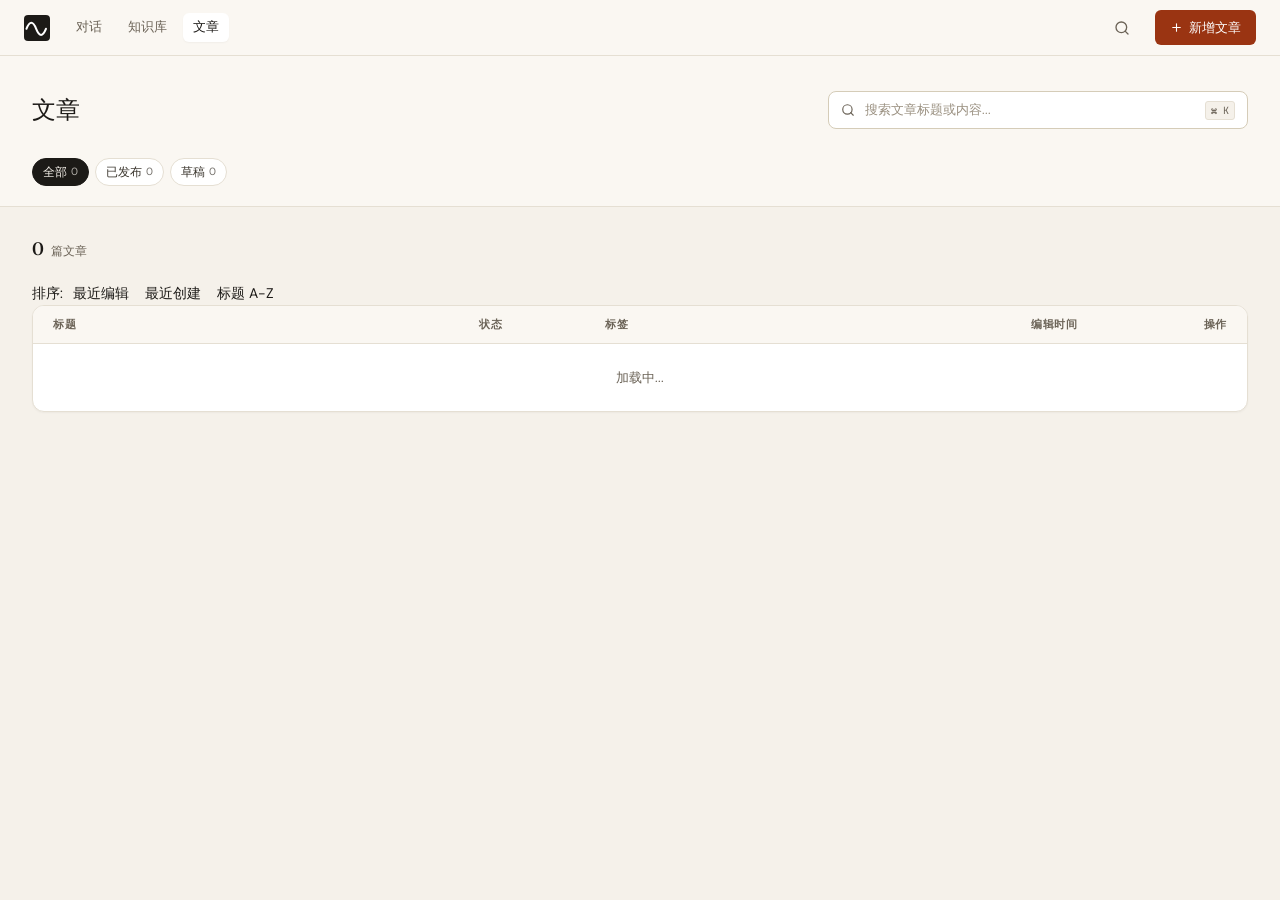
==== commit 14719845: "feat: 支持文章推送到邮箱 + 修复 followup_action 路径 - 修复 master_agent.py: followup_action 的 intent_info 补上 actio" ====
--- a/web/articles.html
+++ b/web/articles.html
@@ -88,6 +88,7 @@
   let currentSort = 'updated';
   let currentStatus = 'all';
   let allArticles = [];
+  let currentSearch = '';
 
   async function apiFetch(path, opts = {}) {
     const res = await fetch(API + path, {
@@ -155,7 +156,8 @@
 
   async function loadArticles() {
     try {
-      const params = new URLSearchParams({ sort: currentSort, limit: '50' });
+      const params = new URLSearchParams({ sort: currentSort, limit: '50', status: currentStatus });
+      if (currentSearch) params.set('search', currentSearch);
       const data = await apiFetch(`/api/articles?${params}`);
       allArticles = data.items || [];
 
@@ -188,7 +190,7 @@
     currentStatus = status;
     document.querySelectorAll('.tag-row .tag').forEach(b => b.classList.remove('active'));
     btn.classList.add('active');
-    renderList();
+    loadArticles();
   }
 
   // ========== Delete Article ==========
@@ -211,12 +213,48 @@
     }
   }
 
+  async function createBlankArticle() {
+    try {
+      const data = await apiFetch('/api/articles', {
+        method: 'POST',
+        body: JSON.stringify({ title: '未命名文章', content: '# 新文章\n\n' }),
+      });
+      window.location.href = `editor.html?id=${data.article_id}`;
+    } catch (e) {
+      showAlert({ title: '创建失败', desc: e.message, type: 'warning' });
+    }
+  }
+
   // 绑定 filter 按钮
   document.querySelectorAll('.tag-row .tag').forEach(btn => {
     btn.addEventListener('click', () => setStatusFilter(btn.dataset.status, btn));
   });
 
-  document.addEventListener('DOMContentLoaded', loadArticles);
+  document.addEventListener('DOMContentLoaded', () => {
+    const searchInput = document.querySelector('.search-box input');
+    const createBtn = document.querySelector('.btn.btn-accent');
+    const quickSearchBtn = document.querySelector('.icon-btn[title="搜索文章"]');
+
+    searchInput.addEventListener('input', () => {
+      currentSearch = searchInput.value.trim();
+      loadArticles();
+    });
+    searchInput.addEventListener('keydown', (e) => {
+      if ((e.metaKey || e.ctrlKey) && e.key.toLowerCase() === 'k') {
+        e.preventDefault();
+      }
+    });
+    quickSearchBtn.addEventListener('click', () => searchInput.focus());
+
+    createBtn.disabled = false;
+    createBtn.removeAttribute('title');
+    createBtn.innerHTML = `
+      <svg width="13" height="13" viewBox="0 0 24 24" fill="none" stroke="currentColor" stroke-width="2" stroke-linecap="round" stroke-linejoin="round"><line x1="12" y1="5" x2="12" y2="19"/><line x1="5" y1="12" x2="19" y2="12"/></svg>
+      新增文章`;
+    createBtn.addEventListener('click', createBlankArticle);
+
+    loadArticles();
+  });
   </script>
   <script src="modal.js"></script>
 </body>
--- a/web/styles.css
+++ b/web/styles.css
@@ -1440,10 +1440,12 @@
 
 /* ---------- Markdown body（AI 回复渲染） ---------- */
 .markdown-body {
+  font-family: var(--font-body);
   font-size: 13.5px;
   line-height: 1.75;
   color: var(--ink);
   word-wrap: break-word;
+  overflow-wrap: anywhere;
 }
 .markdown-body h1, .markdown-body h2, .markdown-body h3 {
   font-family: var(--font-display);
@@ -1454,6 +1456,7 @@
 .markdown-body h2 { font-size: 19px; font-weight: 500; }
 .markdown-body h3 { font-size: 16px; font-weight: 600; }
 .markdown-body p { margin: 0 0 12px; }
+.markdown-body p:first-child { margin-top: 0; }
 .markdown-body ul, .markdown-body ol {
   padding-left: 22px;
   margin: 0 0 12px;
@@ -1465,6 +1468,13 @@
   text-decoration: underline;
   text-underline-offset: 2px;
   transition: color 0.15s;
+  display: inline-flex;
+  max-width: min(100%, 42ch);
+  overflow: hidden;
+  text-overflow: ellipsis;
+  white-space: nowrap;
+  vertical-align: bottom;
+  align-items: baseline;
 }
 .markdown-body a:hover { color: var(--accent-hover); }
 .markdown-body strong { font-weight: 600; color: var(--ink); }
@@ -1625,6 +1635,7 @@
   gap: 8px;
   margin: 8px 0 12px;
   max-width: 680px;
+  transition: opacity 0.2s ease, transform 0.2s ease;
 }
 .status-card {
   background: var(--surface);
@@ -1680,6 +1691,7 @@
   line-height: 1.5;
   font-size: 13px;
   padding-left: 26px;
+  word-break: break-word;
 }
 .status-card-link {
   display: inline-flex;
@@ -1695,6 +1707,17 @@
 .status-card-link:hover {
   text-decoration: underline;
 }
+.status-spinner {
+  width: 14px;
+  height: 14px;
+  border-radius: 50%;
+  border: 2px solid rgba(154, 52, 18, 0.2);
+  border-top-color: var(--accent);
+  animation: spinCard 0.9s linear infinite;
+}
+@keyframes spinCard {
+  to { transform: rotate(360deg); }
+}
 .status-card-hint {
   margin-left: 26px;
   font-size: 12px;
